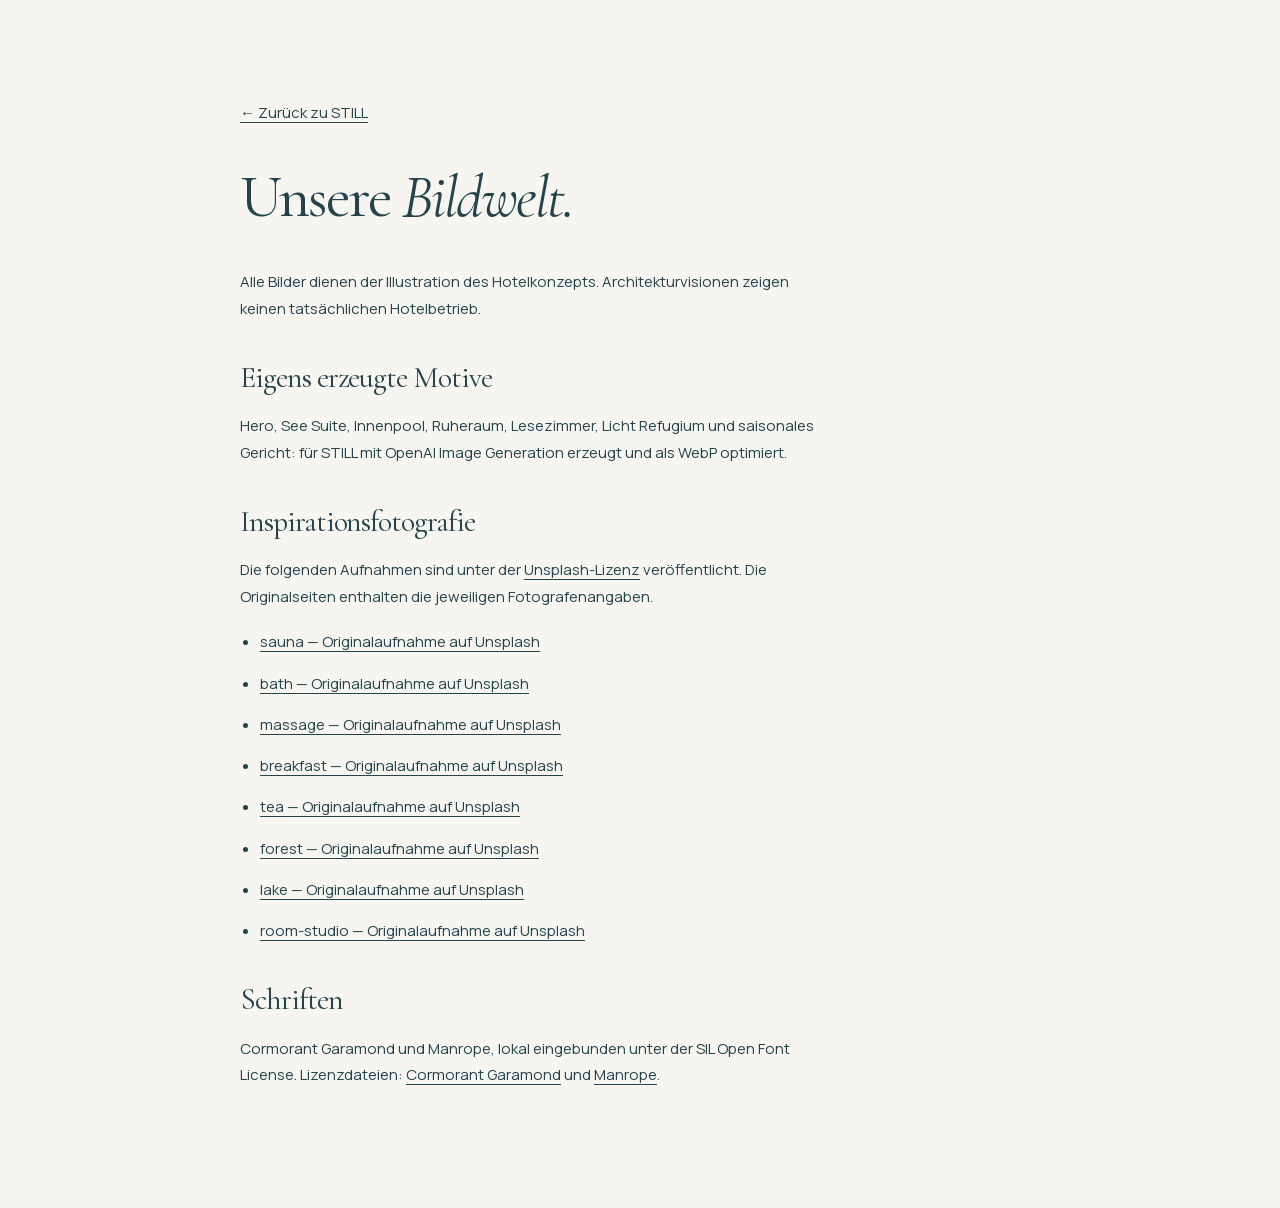
==== public/bildnachweise.html @ fd7187ac "Build STILL wellnesshotel concept with 15 images and travel planner" ====
<!doctype html><html lang="de"><head><meta charset="utf-8"><meta name="viewport" content="width=device-width,initial-scale=1"><meta name="robots" content="noindex,nofollow"><link rel="stylesheet" href="styles.css"><link rel="icon" href="assets/favicon.svg"><title>Bildnachweise · STILL</title></head><body><main class="wrap legal"><a href="./">← Zurück zu STILL</a><h1>Unsere <em>Bildwelt.</em></h1><p>Alle Bilder dienen der Illustration des Hotelkonzepts. Architekturvisionen zeigen keinen tatsächlichen Hotelbetrieb.</p><h2>Eigens erzeugte Motive</h2><p>Hero, See Suite, Innenpool, Ruheraum, Lesezimmer, Licht Refugium und saisonales Gericht: für STILL mit OpenAI Image Generation erzeugt und als WebP optimiert.</p><h2>Inspirationsfotografie</h2><p>Die folgenden Aufnahmen sind unter der <a href="https://unsplash.com/license">Unsplash-Lizenz</a> veröffentlicht. Die Originalseiten enthalten die jeweiligen Fotografenangaben.</p><ul><li><a href="https://unsplash.com/photos/interior-of-a-wooden-sauna-with-a-heater-Z80uS2A-IFw">sauna — Originalaufnahme auf Unsplash</a></li><li><a href="https://unsplash.com/photos/wooden-sauna-room-with-a-bathtub-and-slippers-jlB0JgWlAns">bath — Originalaufnahme auf Unsplash</a></li><li><a href="https://unsplash.com/photos/a-woman-getting-a-back-massage-at-a-spa--AakIaAPV0w">massage — Originalaufnahme auf Unsplash</a></li><li><a href="https://unsplash.com/photos/breakfast-spread-with-waffles-eggs-and-juice-hrlvr2ZlUNk">breakfast — Originalaufnahme auf Unsplash</a></li><li><a href="https://unsplash.com/photos/a-cup-of-herbal-tea-with-mint-leaves-WcVLb9HIMrk">tea — Originalaufnahme auf Unsplash</a></li><li><a href="https://unsplash.com/photos/forest-pathway-GraajutbJHE">forest — Originalaufnahme auf Unsplash</a></li><li><a href="https://unsplash.com/photos/a-floating-sauna-sits-in-a-stunning-mountain-lake-iffjBg4Rjk8">lake — Originalaufnahme auf Unsplash</a></li><li><a href="https://unsplash.com/photos/a-hotel-room-with-a-bed-desk-chairs-and-a-television-1EJXSLUfqU0">room-studio — Originalaufnahme auf Unsplash</a></li></ul><h2>Schriften</h2><p>Cormorant Garamond und Manrope, lokal eingebunden unter der SIL Open Font License. Lizenzdateien: <a href="assets/CormorantGaramond-OFL.txt">Cormorant Garamond</a> und <a href="assets/Manrope-OFL.txt">Manrope</a>.</p></main></body></html>
---- public/styles.css ----
@font-face{font-family:Still Serif;src:url('assets/display-italic.woff2') format('woff2');font-style:italic;font-weight:400;font-display:swap}
@font-face{font-family:Still Serif;src:url('assets/display.woff2') format('woff2');font-display:swap;font-weight:100 900}@font-face{font-family:Still Sans;src:url('assets/body.woff2') format('woff2');font-display:swap;font-weight:100 900}
:root{--ink:#24434b;--muted:#4f666c;--paper:#f6f5f0;--water:#dfe9e9;--deep:#173d47;--line:#b9c9c9;--serif:'Still Serif',Georgia,serif;--sans:'Still Sans',Arial,sans-serif;--ease:cubic-bezier(.16,1,.3,1)}
*{box-sizing:border-box}html{scroll-behavior:smooth;scroll-padding-top:110px}body{margin:0;background:var(--paper);color:var(--ink);font-family:var(--sans);font-size:15px;line-height:1.75;-webkit-font-smoothing:antialiased}body,button,input,select{font-family:var(--sans)}::selection{background:#acc8cc;color:#12323a}a{color:inherit;text-decoration:none}button,input,select{font:inherit;color:inherit}button,a,input,select{-webkit-tap-highlight-color:transparent}button{cursor:pointer}button:disabled{cursor:default;opacity:.4}a:focus-visible,button:focus-visible,input:focus-visible,select:focus-visible,[tabindex]:focus-visible{outline:3px solid #a57439;outline-offset:5px}p{margin:0 0 1.3em;max-width:65ch}h1,h2,h3{font-family:var(--serif);font-weight:400;line-height:1.05;letter-spacing:-.035em;text-wrap:balance;margin:0}h1{font-size:clamp(64px,6.65vw,96px)}h2{font-size:clamp(42px,4.2vw,66px)}h3{font-size:34px}em{font-weight:400}img{display:block;width:100%;height:100%;object-fit:cover}figure{margin:0}figcaption{font-size:12px;padding-top:13px;color:var(--muted)}.wrap{max-width:1376px;width:calc(100% - 128px);margin-inline:auto}.section{padding-block:125px}.button{display:inline-flex;align-items:center;justify-content:center;gap:26px;background:var(--deep);color:#fff;padding:16px 25px;border:1px solid transparent;font-size:13px;line-height:1.5;min-height:52px;transition:background .3s,transform .4s var(--ease);text-align:center}.button:hover{background:#315c67;transform:translateY(-2px)}.button span{font-size:22px;line-height:1}.button.light{background:var(--paper);color:var(--ink)}.button.light:hover{background:#fff}.text-link{display:inline-flex;align-items:center;gap:24px;background:none;border:0;border-bottom:1px solid #9aafb1;padding:0 0 7px;font-size:13px;line-height:1.6}.text-link:hover{color:#577b84;border-color:currentColor}.text-link span{font-size:21px}.small-label{text-transform:uppercase;letter-spacing:.15em;font-size:10px}.fine-note{font-size:11px;line-height:1.7;color:var(--muted)}.skip{position:fixed;z-index:50;top:-100px;left:16px;padding:15px;background:#fff}.skip:focus{top:10px}.header{position:absolute;top:0;z-index:20;width:100%;height:113px;display:flex;align-items:center;justify-content:space-between;padding:0 4.5%;color:#fff;border-bottom:1px solid #ffffff30;transition:background .3s,color .3s}.header.scrolled{position:fixed;height:82px;background:rgba(246,245,240,.98);color:var(--ink);box-shadow:0 8px 30px #19353f0a}.wordmark{font-family:var(--serif);font-size:40px;letter-spacing:.2em;line-height:1;display:inline-flex;flex-direction:column;align-items:center}.wordmark span{font-family:var(--sans);font-size:8px;letter-spacing:.25em;margin-top:9px;margin-right:7px}.nav{display:flex;gap:32px;font-size:12px}.nav a{padding:10px 0;position:relative}.nav a:after{content:'';position:absolute;bottom:4px;left:0;right:0;height:1px;background:currentColor;transform:scaleX(0);transform-origin:left;transition:transform .4s}.nav a:hover:after{transform:scaleX(1)}.nav-cta{background:transparent;border-color:#ffffff70;color:inherit;min-height:46px;padding:12px 20px}.scrolled .nav-cta{background:var(--deep);border-color:var(--deep);color:#fff}.menu-toggle{display:none}.hero{height:min(930px,100svh);min-height:720px;position:relative;overflow:hidden;background:#526e78;color:white}.hero-image{position:absolute;inset:0;animation:hero-drift 24s ease-in-out infinite alternate;object-position:50% 58%;will-change:transform}.hero-shade{position:absolute;inset:0;background:linear-gradient(180deg,rgba(15,38,48,.5),rgba(10,35,43,.12) 30%,rgba(10,35,43,.21) 60%,rgba(10,35,43,.6)),linear-gradient(90deg,rgba(15,36,43,.22),transparent 75%)}.hero-content{position:absolute;top:31%;left:9%;max-width:780px}.hero h1 em{font-style:italic}.hero-content p{font-size:16px;font-weight:400;margin:29px 0 34px;letter-spacing:.025em}.hero-foot{position:absolute;bottom:78px;left:4.5%;right:4.5%;display:flex;align-items:center;justify-content:space-between;font-size:11px;letter-spacing:.06em}.hero-foot>a{display:flex;gap:30px;font-size:9px;letter-spacing:.2em}.hero-foot a span{font-size:20px}.motion-toggle{border:0;border-bottom:1px solid #ffffff70;color:#fff;background:none;font-size:10px;padding:10px 0}.mist{position:absolute;bottom:-25%;left:-25%;width:100%;height:70%;background:radial-gradient(ellipse,#dbe7e429,transparent 67%);filter:blur(35px);pointer-events:none;animation:mist 35s ease-in-out infinite alternate}.quick-plan{position:relative;z-index:3;display:grid;grid-template-columns:1.1fr 1fr .8fr 1.2fr;align-items:center;gap:20px;min-height:112px;background:var(--paper);margin-top:-42px;padding:24px 34px;box-shadow:0 20px 50px #233e4b14}.quick-plan p{font-family:var(--serif);font-size:24px;margin:3px 0 0}.quick-plan>a:not(.button){font-size:12px;padding:10px 20px;border-left:1px solid var(--line);display:flex;gap:20px}.quick-plan .button{padding-inline:16px;font-size:12px}.intro{display:grid;grid-template-columns:1fr 1fr;gap:10%;align-items:center;padding-bottom:150px}.intro-copy{max-width:480px}.intro-copy h2{margin-bottom:35px}.lead{font-size:18px;line-height:1.7}.intro-copy>p:not(.lead){color:var(--muted);font-size:14px}.intro-copy .text-link{margin-top:13px}.intro-copy .fine-note{display:block;margin-top:32px}.intro-art{position:relative;padding:0 0 64px 10px}.intro-art .tall{width:82%;height:555px;margin-left:auto}.intro-art .tall img{height:calc(100% - 30px)}.intro-art .small-image{position:absolute;bottom:0;left:-30px;width:44%;height:235px;border:9px solid var(--paper);box-shadow:0 20px 35px #203e4614}.vertical-note{position:absolute;top:35px;left:0;writing-mode:vertical-rl;transform:rotate(180deg);font-size:9px;letter-spacing:.23em}.section-heading{display:flex;justify-content:space-between;gap:60px;align-items:flex-end;margin-bottom:55px}.section-heading>p,.section-heading>div{max-width:370px;font-size:14px;color:var(--muted)}.section-heading p:last-child{margin-bottom:0}.spa{padding-top:100px;background:#e7eeee}.spa .section-heading{margin-bottom:60px}.parallax-scene{position:relative;overflow:hidden}.pool-scene{height:650px}.parallax-scene>img{position:absolute;inset:-12% 0;width:100%;height:124%;object-fit:cover;will-change:transform}.scene-shade{position:absolute;inset:0;background:linear-gradient(0deg,#15384288,transparent 75%)}.pool-caption{position:absolute;bottom:70px;left:9%;color:white}.pool-caption span{font-family:var(--serif);font-size:47px;line-height:1.12}.pool-caption p{margin:20px 0 0;font-size:12px}.scene-tag{position:absolute;right:5%;bottom:70px;writing-mode:vertical-rl;color:#fff;letter-spacing:.23em;font-size:9px}.rituals{display:grid;grid-template-columns:repeat(3,1fr);gap:32px;padding-top:70px}.image-frame{height:300px;overflow:hidden}.image-frame img{transition:transform 1.3s var(--ease)}.ritual:hover .image-frame img{transform:scale(1.045)}.ritual-title{display:flex;align-items:center;justify-content:space-between;margin:26px 0 15px}.ritual-title h3{font-size:31px}.ritual-title>span{font-size:23px}.ritual p{font-size:13px;color:var(--muted);margin-bottom:22px;max-width:35ch}.ritual .text-link{font-size:11px}.room-tabs{display:flex;gap:44px;border-bottom:1px solid var(--line);margin-bottom:35px}.room-tabs button{background:none;border:0;padding:15px 0 16px;font-size:13px;position:relative}.room-tabs button[aria-selected=true]:after{position:absolute;content:'';height:2px;background:var(--deep);bottom:-1px;inset-inline:0}.room-tabs button[aria-selected=false]{color:var(--muted)}.room-feature{display:grid;grid-template-columns:1.5fr 1fr;gap:65px;align-items:center}.room-picture{height:540px;position:relative;overflow:hidden}.room-picture img{transition:opacity .3s}.image-label{position:absolute;bottom:24px;left:24px;background:#f6f5f0ed;padding:7px 15px;font-size:10px;letter-spacing:.06em}.room-counter{font-size:11px;letter-spacing:.16em;color:var(--muted)}.room-description h3{font-size:47px;margin:20px 0 24px}.room-description>p{font-size:14px;color:var(--muted)}.room-description ul{list-style:none;padding:10px 0 30px;margin:0;font-size:12px}.room-description li{padding:10px 0;border-bottom:1px solid #cad5d3}.room-description li:before{content:'—';margin-right:14px;color:#64858c}.room-description .fine-note{font-size:10px;margin-top:17px}.food{background:#e8e6de;padding-block:115px 95px}.food-layout{display:grid;grid-template-columns:1.15fr 1fr;gap:0 10%;align-items:center}.food-main{height:560px}.food-copy h2{margin-bottom:30px}.food-copy>p:not(.lead){font-size:14px;color:var(--muted)}.food-copy .text-link{margin-top:10px}.breakfast{width:70%;margin:45px 0 0 auto;grid-column:2}.breakfast img{height:235px}.nature{height:720px;color:#fff}.nature-shade{position:absolute;inset:0;background:linear-gradient(90deg,#10281cdf,rgba(9,37,26,.1)),linear-gradient(0deg,#10281c55,transparent)}.nature-copy{position:relative;padding-top:160px}.nature-copy h2{font-size:clamp(54px,5.5vw,82px)}.nature-copy p{margin:30px 0 36px;font-size:15px}.arrangement-list{border-top:1px solid var(--line)}.arrangement-list>button{width:100%;display:grid;grid-template-columns:.65fr 1.2fr 1.1fr 60px;align-items:center;gap:25px;text-align:left;background:none;border:0;border-bottom:1px solid var(--line);padding:35px 15px;transition:background .4s}.arrangement-list>button:hover{background:#e3eae7}.arrangement-list>button>span:first-child{font-size:11px;color:var(--muted)}.arrangement-list h3{font-size:35px}.arrangement-list p{font-size:12px;color:var(--muted);margin:0}.round-arrow{width:46px;height:46px;display:grid;place-items:center;border:1px solid var(--line);border-radius:50%;font-size:22px;transition:transform .4s}.arrangement-list button:hover .round-arrow{transform:rotate(45deg)}.arrangements>.fine-note{margin-top:20px}.journal{background:#e9efed;overflow:hidden}.gallery-controls{display:flex;align-items:center;gap:20px}.gallery-controls button{border:1px solid #9fb5b8;background:transparent;width:45px;height:45px;border-radius:50%;font-size:20px}.gallery-controls span{font-size:11px;font-variant-numeric:tabular-nums}.gallery{display:flex;gap:26px;overflow-x:auto;scroll-snap-type:x mandatory;scrollbar-width:thin;scrollbar-color:#77979c transparent;padding:0 max(64px,calc((100vw - 1376px)/2)) 25px;scroll-padding-left:64px;overscroll-behavior-x:contain}.gallery figure{flex:0 0 29vw;max-width:450px;min-width:280px;scroll-snap-align:start}.gallery img{height:390px}.gallery figcaption{font-family:var(--serif);font-size:23px;color:var(--ink);padding-top:20px}.planner{background:#d7e4e5}.planner-grid{display:grid;grid-template-columns:1fr 1.12fr;gap:70px}.planner-heading>p{max-width:34ch;margin-top:30px;font-size:14px}.concept-note{display:flex;gap:12px;max-width:330px;margin-top:35px}.concept-note p{font-size:11px;line-height:1.9;color:var(--muted)}.concept-note strong{font-weight:500;color:var(--ink)}.concept-dot{width:7px;height:7px;flex-shrink:0;border-radius:50%;background:#5b7c83;margin-top:7px}.form-row{display:grid;grid-template-columns:1fr 1fr;gap:24px;margin-bottom:25px}form label{display:block;font-size:12px}input[type=date],select{display:block;width:100%;min-width:0;background:transparent;border:0;border-bottom:1px solid #86a2a8;border-radius:0;padding:14px 0;font-size:16px;min-height:54px;caret-color:var(--deep)}input[type=date]::-webkit-calendar-picker-indicator{opacity:.65}fieldset{border:0;padding:15px 0 0;margin:15px 0 30px}legend{font-size:12px;margin-bottom:15px}.interest-options{display:flex;flex-wrap:wrap;gap:10px}.interest-options label{position:relative}.interest-options input{position:absolute;opacity:0;width:100%;height:100%;inset:0;margin:0;cursor:pointer}.interest-options span{display:block;border:1px solid #91acb0;padding:10px 15px;font-size:12px;transition:background .3s,color .3s}.interest-options input:checked+span{background:var(--deep);border-color:var(--deep);color:#fff}.interest-options input:focus-visible+span{outline:3px solid #a57439;outline-offset:3px}.planner-submit{width:100%;justify-content:space-between}.planner form>.fine-note{margin-top:18px;font-size:10px}.form-error{font-size:12px;color:#803b2a;margin-top:-12px}.form-error:empty{display:none}.plan-result{grid-column:1/-1;padding:35px;background:var(--paper);border-top:2px solid #7a9ca3}.plan-result[hidden]{display:none}.plan-result h3{margin-top:12px;font-size:38px}.plan-result>p{margin-top:25px;white-space:pre-line}.plan-result>div:last-of-type{display:flex;align-items:center;gap:30px}.plan-result .fine-note{margin-bottom:0}.faq{display:grid;grid-template-columns:1fr 1.4fr;gap:70px}.faq details{border-bottom:1px solid var(--line)}.faq details:first-child{border-top:1px solid var(--line)}.faq summary{list-style:none;cursor:pointer;padding:24px 40px 24px 0;position:relative;font-size:14px}.faq summary::-webkit-details-marker{display:none}.faq summary:after{content:'+';position:absolute;right:4px;top:17px;font-size:25px}.faq details[open] summary:after{content:'−'}.faq details p{font-size:13px;line-height:1.8;color:var(--muted);padding:0 25px 16px 0}.closing{padding:70px 0 85px;background:var(--deep);color:var(--paper)}.closing p{font-size:12px;letter-spacing:.05em;margin-bottom:20px}.closing a{display:flex;align-items:center;justify-content:space-between;font-family:var(--serif);font-size:clamp(35px,5.3vw,76px);line-height:1.3}.closing a em{margin-left:.25em}.closing a span{margin-left:auto;font-size:70px}.footer{display:flex;flex-wrap:wrap;justify-content:space-between;padding-top:65px}.footer .wordmark{font-size:40px}.footer p{font-size:12px;color:var(--muted);margin-top:22px}.footer-links{display:flex;gap:30px;align-items:center;font-size:11px}.footer-bottom{display:flex;justify-content:space-between;width:100%;border-top:1px solid var(--line);margin-top:40px;padding:22px 0;font-size:9px;color:var(--muted)}.toast{position:fixed;bottom:24px;left:50%;transform:translate(-50%,25px);background:var(--deep);box-shadow:0 10px 35px #162f4433;color:white;padding:16px 25px;font-size:12px;z-index:30;opacity:0;pointer-events:none;transition:opacity .3s,transform .3s;max-width:90vw;text-align:center}.toast.visible{opacity:1;transform:translate(-50%,0)}.reveal{opacity:1;transform:none;transition:opacity 1.2s var(--ease),transform 1.2s var(--ease)}.reveal.pending{opacity:.5;transform:translateY(24px)}.reveal:nth-child(2){transition-delay:.12s}.reveal:nth-child(3){transition-delay:.24s}.legal{max-width:800px;padding:100px 0}.legal h1{font-size:60px;margin:40px 0}.legal h2{font-size:30px;margin:40px 0 20px}.legal a{text-decoration:underline;text-underline-offset:4px}.legal ul{padding-left:20px}.legal li{margin-bottom:15px}.no-motion *{animation:none!important;transition:none!important;scroll-behavior:auto!important}.no-motion [data-parallax]{transform:none!important}.no-motion .reveal{opacity:1;transform:none}
@keyframes hero-drift{from{transform:scale(1.015)}to{transform:scale(1.07) translateY(-1%)}}@keyframes mist{from{transform:translateX(0)}to{transform:translateX(45%)}}
@media(min-width:1900px){.hero-content{left:calc((100vw - 1376px)/2)}.hero{max-height:1100px;height:90svh}.hero-content h1{font-size:96px}.gallery figure{width:420px}.pool-scene{height:760px}}
@media(max-width:1100px){.wrap{width:calc(100% - 72px)}.nav{gap:20px}.header{padding-inline:36px}.quick-plan{grid-template-columns:1fr 1fr}.quick-plan>a:not(.button){border:0;padding:8px 0}.quick-plan>div{grid-row:span 2}.quick-plan>a:nth-child(3){display:none}.intro{gap:6%}.intro-art .tall{height:470px}.intro-art .small-image{height:200px;left:-10px}.rituals{gap:23px}.image-frame{height:250px}.room-feature{gap:35px}.room-picture{height:470px}.room-description h3{font-size:40px}.arrangement-list>button{grid-template-columns:.6fr 1.2fr 1fr 40px;gap:20px}.arrangement-list h3{font-size:28px}.planner-grid{gap:45px}.gallery{padding-inline:36px;scroll-padding-left:36px}.footer-links{gap:20px}}
@media(max-width:780px){html{scroll-padding-top:85px}.wrap{width:calc(100% - 40px)}.section{padding-block:76px}h2{font-size:43px}.header{height:90px;padding:0 22px}.header.scrolled{height:72px}.wordmark{font-size:31px}.wordmark span{font-size:6px}.nav-cta{margin-left:auto;margin-right:20px;font-size:10px;padding:9px 12px;min-height:40px;gap:13px}.nav-cta span{font-size:18px}.menu-toggle{display:flex;width:28px;height:44px;flex-direction:column;justify-content:center;gap:7px;background:none;border:0;padding:0;color:inherit}.menu-toggle span{height:1px;width:26px;background:currentColor;transition:transform .3s}.menu-toggle[aria-expanded=true] span:first-child{transform:translateY(4px) rotate(45deg)}.menu-toggle[aria-expanded=true] span:last-child{transform:translateY(-4px) rotate(-45deg)}.nav{display:none;position:absolute;top:100%;left:0;right:0;background:var(--paper);color:var(--ink);padding:24px;flex-direction:column;gap:5px;border-bottom:1px solid var(--line)}.nav.open{display:flex}.nav a{font-size:18px;padding:12px}.header:has(.nav.open){background:var(--paper);color:var(--ink)}.hero{height:88svh;min-height:650px;max-height:900px}.hero-image{object-position:59% 50%}.hero-shade{background:linear-gradient(180deg,#18343e75,#18343e33 30%,#1736427a 85%)}.hero-content{left:24px;right:18px;top:29%;max-width:560px}.hero h1{font-size:clamp(52px,9.4vw,76px)}.hero-content p{font-size:13px;max-width:28ch;margin:24px 0 28px}.hero-content .button{font-size:12px}.hero-foot{left:24px;right:24px;bottom:66px}.hero-foot>span{display:none}.hero-foot>a{font-size:8px;gap:18px}.motion-toggle{font-size:9px}.quick-plan{margin-top:-28px;min-height:0;padding:23px;gap:20px;grid-template-columns:1fr}.quick-plan>div{grid-row:auto;display:flex;justify-content:space-between;align-items:center;gap:20px}.quick-plan p{font-size:22px}.quick-plan .small-label{font-size:8px;max-width:70px}.quick-plan>a:not(.button){display:none}.quick-plan .button{min-height:48px}.intro{display:flex;flex-direction:column;gap:50px;padding-top:80px}.intro-copy{max-width:none}.intro-copy h2{margin-bottom:27px}.intro-copy p{max-width:50ch}.lead{font-size:17px}.intro-art{width:100%;max-width:550px;padding-bottom:55px}.intro-art .tall{height:460px;width:82%}.intro-art .small-image{width:42%;height:220px;left:0;border-width:7px}.vertical-note{font-size:8px}.section-heading{display:block;margin-bottom:35px}.section-heading>p,.section-heading>div{margin-top:25px;max-width:45ch}.spa .section-heading{margin-bottom:35px}.pool-scene{height:450px}.pool-caption{left:24px;bottom:40px}.pool-caption span{font-size:36px}.scene-tag{right:20px;bottom:40px}.rituals{grid-template-columns:1fr;gap:40px;padding-top:45px}.image-frame{height:340px}.ritual-title{margin-top:22px}.ritual p{max-width:45ch}.ritual .text-link{font-size:12px}.room-tabs{gap:28px;justify-content:space-between}.room-tabs button{font-size:12px}.room-feature{grid-template-columns:1fr;gap:27px}.room-picture{height:390px}.room-description h3{margin:13px 0 20px;font-size:41px}.room-description ul{padding-bottom:22px}.room-description .button{width:100%}.food-layout{grid-template-columns:1fr;gap:35px}.food-main{height:390px;order:2}.food-copy{order:1}.breakfast{order:3;grid-column:1;width:78%;margin-top:-5px}.breakfast img{height:220px}.nature{height:590px}.nature-copy{padding-top:110px}.nature-copy h2{font-size:57px}.nature-copy p{font-size:13px;max-width:32ch}.nature-copy .button{font-size:11px;gap:15px}.arrangement-list>button{grid-template-columns:1fr 50px;gap:13px;padding:27px 5px}.arrangement-list>button>span:first-child{grid-column:1}.arrangement-list h3{grid-column:1;font-size:31px}.arrangement-list p{grid-column:1;font-size:11px}.round-arrow{grid-column:2;grid-row:1/4}.gallery-controls{margin-top:25px!important}.gallery{padding-inline:20px;scroll-padding-left:20px;gap:18px}.gallery figure{flex-basis:77vw;min-width:0}.gallery img{height:365px}.gallery figcaption{font-size:22px}.planner-grid{grid-template-columns:1fr;gap:35px}.planner-heading h2 br:nth-of-type(2){display:none}.planner-heading>p{max-width:42ch}.concept-note{max-width:45ch;margin-top:24px}.form-row{gap:18px}.interest-options span{font-size:11px;padding:10px 12px}.plan-result{padding:25px 20px}.plan-result h3{font-size:33px}.plan-result>div:last-of-type{align-items:stretch;flex-direction:column;gap:20px}.plan-result .text-link{align-self:flex-start}.faq{grid-template-columns:1fr;gap:30px}.faq summary{font-size:13px}.closing{padding:55px 0}.closing a{font-size:40px;display:block;position:relative;padding-right:45px}.closing a em{display:block;margin:0}.closing a span{position:absolute;right:0;top:15px;font-size:43px}.closing p{font-size:11px;max-width:25ch}.footer{padding-top:45px}.footer-links{display:flex;flex-direction:column;align-items:flex-start;gap:13px;font-size:10px}.footer>div:first-child{max-width:48%}.footer p{font-size:10px;max-width:20ch}.footer-bottom{gap:12px;flex-direction:column;font-size:9px;margin-top:25px}.legal{padding-block:50px}.legal h1{font-size:44px}.legal h2{font-size:30px}}
@media(max-width:390px){.nav-cta{margin-right:15px;padding-inline:9px}.nav-cta span{display:none}.hero h1{font-size:52px}.room-tabs{gap:16px}.room-tabs button{font-size:11px}.intro-art .tall{height:400px}.intro-art .small-image{height:185px}.room-picture{height:330px}.image-frame{height:280px}.form-row{gap:13px}input[type=date],select{font-size:14px}.planner-heading h2{font-size:42px}}
@media(prefers-reduced-motion:reduce){html{scroll-behavior:auto}*,*:before,*:after{animation:none!important;transition:none!important}.reveal.pending{opacity:1;transform:none}[data-parallax]{transform:none!important}}

.icon{width:22px;height:22px;flex-shrink:0;vertical-align:middle}.gallery-controls .icon{width:20px;height:20px}.closing a>span .icon{width:65px;height:65px}.arrangement-list>button{grid-template-columns:1.4fr 1.3fr 60px}.quick-plan>div{display:block}.quick-plan p{margin:0}.hero-foot .icon{width:18px;height:18px}.footer-links .icon{width:14px;height:14px}
@media(max-width:780px){.arrangement-list>button{grid-template-columns:1fr 50px}.round-arrow{grid-row:1/3}.quick-plan>div{text-align:center}.closing a>span .icon{width:42px;height:42px}}
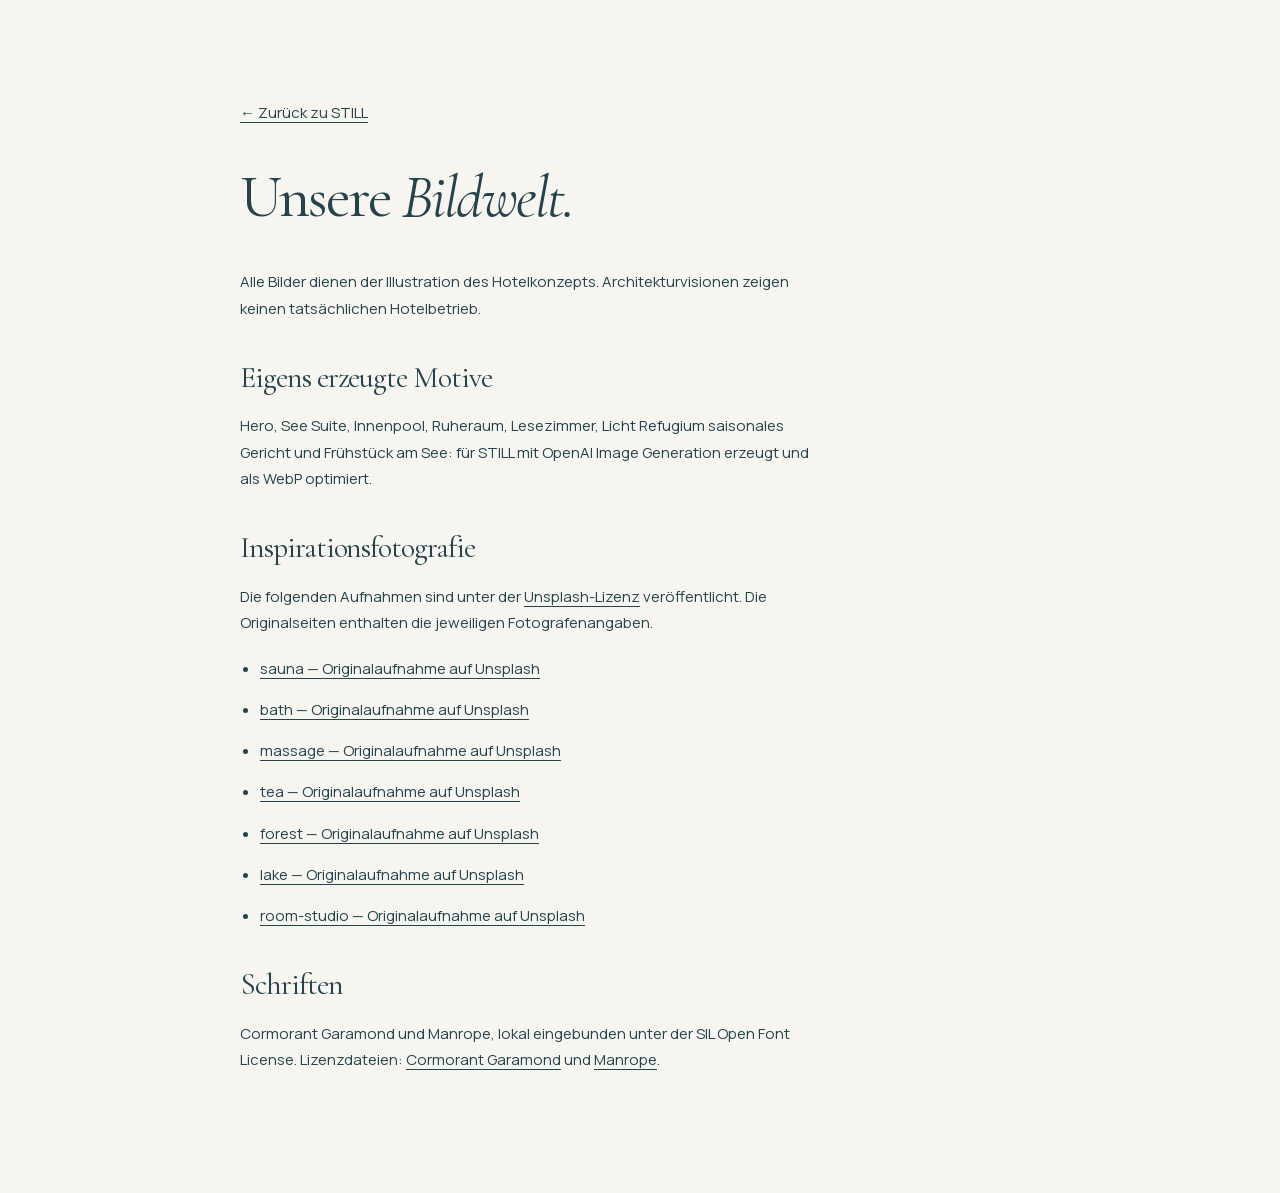
==== commit 376d6413: "Refine dining imagery and add subtle light and depth effects" ====
--- a/public/bildnachweise.html
+++ b/public/bildnachweise.html
@@ -1 +1 @@
-<!doctype html><html lang="de"><head><meta charset="utf-8"><meta name="viewport" content="width=device-width,initial-scale=1"><meta name="robots" content="noindex,nofollow"><link rel="stylesheet" href="styles.css"><link rel="icon" href="assets/favicon.svg"><title>Bildnachweise · STILL</title></head><body><main class="wrap legal"><a href="./">← Zurück zu STILL</a><h1>Unsere <em>Bildwelt.</em></h1><p>Alle Bilder dienen der Illustration des Hotelkonzepts. Architekturvisionen zeigen keinen tatsächlichen Hotelbetrieb.</p><h2>Eigens erzeugte Motive</h2><p>Hero, See Suite, Innenpool, Ruheraum, Lesezimmer, Licht Refugium und saisonales Gericht: für STILL mit OpenAI Image Generation erzeugt und als WebP optimiert.</p><h2>Inspirationsfotografie</h2><p>Die folgenden Aufnahmen sind unter der <a href="https://unsplash.com/license">Unsplash-Lizenz</a> veröffentlicht. Die Originalseiten enthalten die jeweiligen Fotografenangaben.</p><ul><li><a href="https://unsplash.com/photos/interior-of-a-wooden-sauna-with-a-heater-Z80uS2A-IFw">sauna — Originalaufnahme auf Unsplash</a></li><li><a href="https://unsplash.com/photos/wooden-sauna-room-with-a-bathtub-and-slippers-jlB0JgWlAns">bath — Originalaufnahme auf Unsplash</a></li><li><a href="https://unsplash.com/photos/a-woman-getting-a-back-massage-at-a-spa--AakIaAPV0w">massage — Originalaufnahme auf Unsplash</a></li><li><a href="https://unsplash.com/photos/breakfast-spread-with-waffles-eggs-and-juice-hrlvr2ZlUNk">breakfast — Originalaufnahme auf Unsplash</a></li><li><a href="https://unsplash.com/photos/a-cup-of-herbal-tea-with-mint-leaves-WcVLb9HIMrk">tea — Originalaufnahme auf Unsplash</a></li><li><a href="https://unsplash.com/photos/forest-pathway-GraajutbJHE">forest — Originalaufnahme auf Unsplash</a></li><li><a href="https://unsplash.com/photos/a-floating-sauna-sits-in-a-stunning-mountain-lake-iffjBg4Rjk8">lake — Originalaufnahme auf Unsplash</a></li><li><a href="https://unsplash.com/photos/a-hotel-room-with-a-bed-desk-chairs-and-a-television-1EJXSLUfqU0">room-studio — Originalaufnahme auf Unsplash</a></li></ul><h2>Schriften</h2><p>Cormorant Garamond und Manrope, lokal eingebunden unter der SIL Open Font License. Lizenzdateien: <a href="assets/CormorantGaramond-OFL.txt">Cormorant Garamond</a> und <a href="assets/Manrope-OFL.txt">Manrope</a>.</p></main></body></html>+<!doctype html><html lang="de"><head><meta charset="utf-8"><meta name="viewport" content="width=device-width,initial-scale=1"><meta name="robots" content="noindex,nofollow"><link rel="stylesheet" href="styles.css"><link rel="icon" href="assets/favicon.svg"><title>Bildnachweise · STILL</title></head><body><main class="wrap legal"><a href="./">← Zurück zu STILL</a><h1>Unsere <em>Bildwelt.</em></h1><p>Alle Bilder dienen der Illustration des Hotelkonzepts. Architekturvisionen zeigen keinen tatsächlichen Hotelbetrieb.</p><h2>Eigens erzeugte Motive</h2><p>Hero, See Suite, Innenpool, Ruheraum, Lesezimmer, Licht Refugium saisonales Gericht und Frühstück am See: für STILL mit OpenAI Image Generation erzeugt und als WebP optimiert.</p><h2>Inspirationsfotografie</h2><p>Die folgenden Aufnahmen sind unter der <a href="https://unsplash.com/license">Unsplash-Lizenz</a> veröffentlicht. Die Originalseiten enthalten die jeweiligen Fotografenangaben.</p><ul><li><a href="https://unsplash.com/photos/interior-of-a-wooden-sauna-with-a-heater-Z80uS2A-IFw">sauna — Originalaufnahme auf Unsplash</a></li><li><a href="https://unsplash.com/photos/wooden-sauna-room-with-a-bathtub-and-slippers-jlB0JgWlAns">bath — Originalaufnahme auf Unsplash</a></li><li><a href="https://unsplash.com/photos/a-woman-getting-a-back-massage-at-a-spa--AakIaAPV0w">massage — Originalaufnahme auf Unsplash</a></li><li><a href="https://unsplash.com/photos/a-cup-of-herbal-tea-with-mint-leaves-WcVLb9HIMrk">tea — Originalaufnahme auf Unsplash</a></li><li><a href="https://unsplash.com/photos/forest-pathway-GraajutbJHE">forest — Originalaufnahme auf Unsplash</a></li><li><a href="https://unsplash.com/photos/a-floating-sauna-sits-in-a-stunning-mountain-lake-iffjBg4Rjk8">lake — Originalaufnahme auf Unsplash</a></li><li><a href="https://unsplash.com/photos/a-hotel-room-with-a-bed-desk-chairs-and-a-television-1EJXSLUfqU0">room-studio — Originalaufnahme auf Unsplash</a></li></ul><h2>Schriften</h2><p>Cormorant Garamond und Manrope, lokal eingebunden unter der SIL Open Font License. Lizenzdateien: <a href="assets/CormorantGaramond-OFL.txt">Cormorant Garamond</a> und <a href="assets/Manrope-OFL.txt">Manrope</a>.</p></main></body></html>
--- a/public/styles.css
+++ b/public/styles.css
@@ -11,3 +11,32 @@
 
 .icon{width:22px;height:22px;flex-shrink:0;vertical-align:middle}.gallery-controls .icon{width:20px;height:20px}.closing a>span .icon{width:65px;height:65px}.arrangement-list>button{grid-template-columns:1.4fr 1.3fr 60px}.quick-plan>div{display:block}.quick-plan p{margin:0}.hero-foot .icon{width:18px;height:18px}.footer-links .icon{width:14px;height:14px}
 @media(max-width:780px){.arrangement-list>button{grid-template-columns:1fr 50px}.round-arrow{grid-row:1/3}.quick-plan>div{text-align:center}.closing a>span .icon{width:42px;height:42px}}
+
+/* STILL refinement: morning light joins the dining story into one composition. */
+.food{position:relative;isolation:isolate;overflow:hidden;background:#ecebe4}
+.food-layout{grid-template-areas:"main copy" "main breakfast";grid-template-columns:1.06fr 1fr;gap:32px 8%;align-items:start;position:relative;z-index:1}
+.food-main{grid-area:main;height:100%;min-height:650px;overflow:hidden;box-shadow:0 24px 65px #314b4917}
+.food-main img{transform:scale(1.07) translate3d(0,var(--dining-shift,0px),0);object-position:43% center}
+.food-copy{grid-area:copy;padding-top:12px}
+.breakfast{grid-area:breakfast;width:100%;margin:0;align-self:end}
+.breakfast img{height:265px;object-position:center;box-shadow:0 18px 40px #314b4912}
+.breakfast figcaption{padding-top:14px}
+.food:before{content:"";position:absolute;z-index:0;inset:-40%;pointer-events:none;background:linear-gradient(112deg,transparent 32%,#fff8de88 46%,#fffdf622 50%,transparent 60%);transform:translateX(-12%);animation:morning-light 22s ease-in-out infinite alternate;animation-play-state:paused}
+.light-scene.in-view:before,.light-scene.in-view:after{animation-play-state:running}
+.pool-scene:after{content:"";position:absolute;inset:35% -10% -20%;pointer-events:none;background:repeating-radial-gradient(ellipse at 30% 40%,transparent 0 45px,#f1fbff1c 50px,transparent 58px 94px);mix-blend-mode:soft-light;opacity:.4;transform:rotate(-8deg) scale(1.2);animation:water-light 18s ease-in-out infinite alternate;animation-play-state:paused}
+.pool-caption,.scene-tag{z-index:2}
+.reading-progress{position:fixed;z-index:40;top:0;left:0;width:100%;height:2px;transform:scaleX(var(--reading-progress,0));transform-origin:left;background:#a5bfc3;pointer-events:none}
+.button{position:relative;overflow:hidden;isolation:isolate}
+.button:after{content:"";position:absolute;inset:-50% -80%;pointer-events:none;background:linear-gradient(110deg,transparent 42%,#ffffff24 50%,transparent 58%);transform:translateX(-45%);transition:transform 1.1s var(--ease)}
+.button:hover:after,.button:focus-visible:after{transform:translateX(45%)}
+.gallery figure img{transition:transform 1.2s var(--ease),box-shadow 1.2s var(--ease)}
+.gallery figure:hover img{transform:translateY(-5px);box-shadow:0 20px 40px #1838421a}
+.room-picture{background:#e0e8e5}
+.page-hidden *, .page-hidden *:before,.page-hidden *:after{animation-play-state:paused!important}
+.hero:not(.in-view) .hero-image,.hero:not(.in-view) .mist{animation-play-state:paused}
+.no-motion .food-main img{transform:none!important}.no-motion *:before,.no-motion *:after{animation:none!important;transition:none!important}
+@keyframes morning-light{from{transform:translateX(-12%) rotate(-3deg);opacity:.45}to{transform:translateX(14%) rotate(3deg);opacity:.85}}
+@keyframes water-light{from{transform:translate3d(-1%,-2%,0) rotate(-8deg) scale(1.2);opacity:.22}to{transform:translate3d(3%,3%,0) rotate(-4deg) scale(1.25);opacity:.48}}
+@media(max-width:1100px) and (min-width:781px){.food-layout{gap:26px 6%}.food-main{min-height:640px}.breakfast img{height:235px}}
+@media(max-width:780px){.food-layout{grid-template-areas:"copy" "main" "breakfast";grid-template-columns:1fr;gap:30px}.food-main{height:380px;min-height:0}.food-copy{padding-top:0}.breakfast{width:86%;margin:0 0 0 auto}.breakfast img{height:230px}.food-main img{transform:none}.food:before{animation-duration:28s}.pool-scene:after{display:none}.gallery figure:hover img{transform:none}}
+@media(prefers-reduced-motion:reduce){.food-main img{transform:none}.button:after{display:none}.reading-progress{transition:none}}
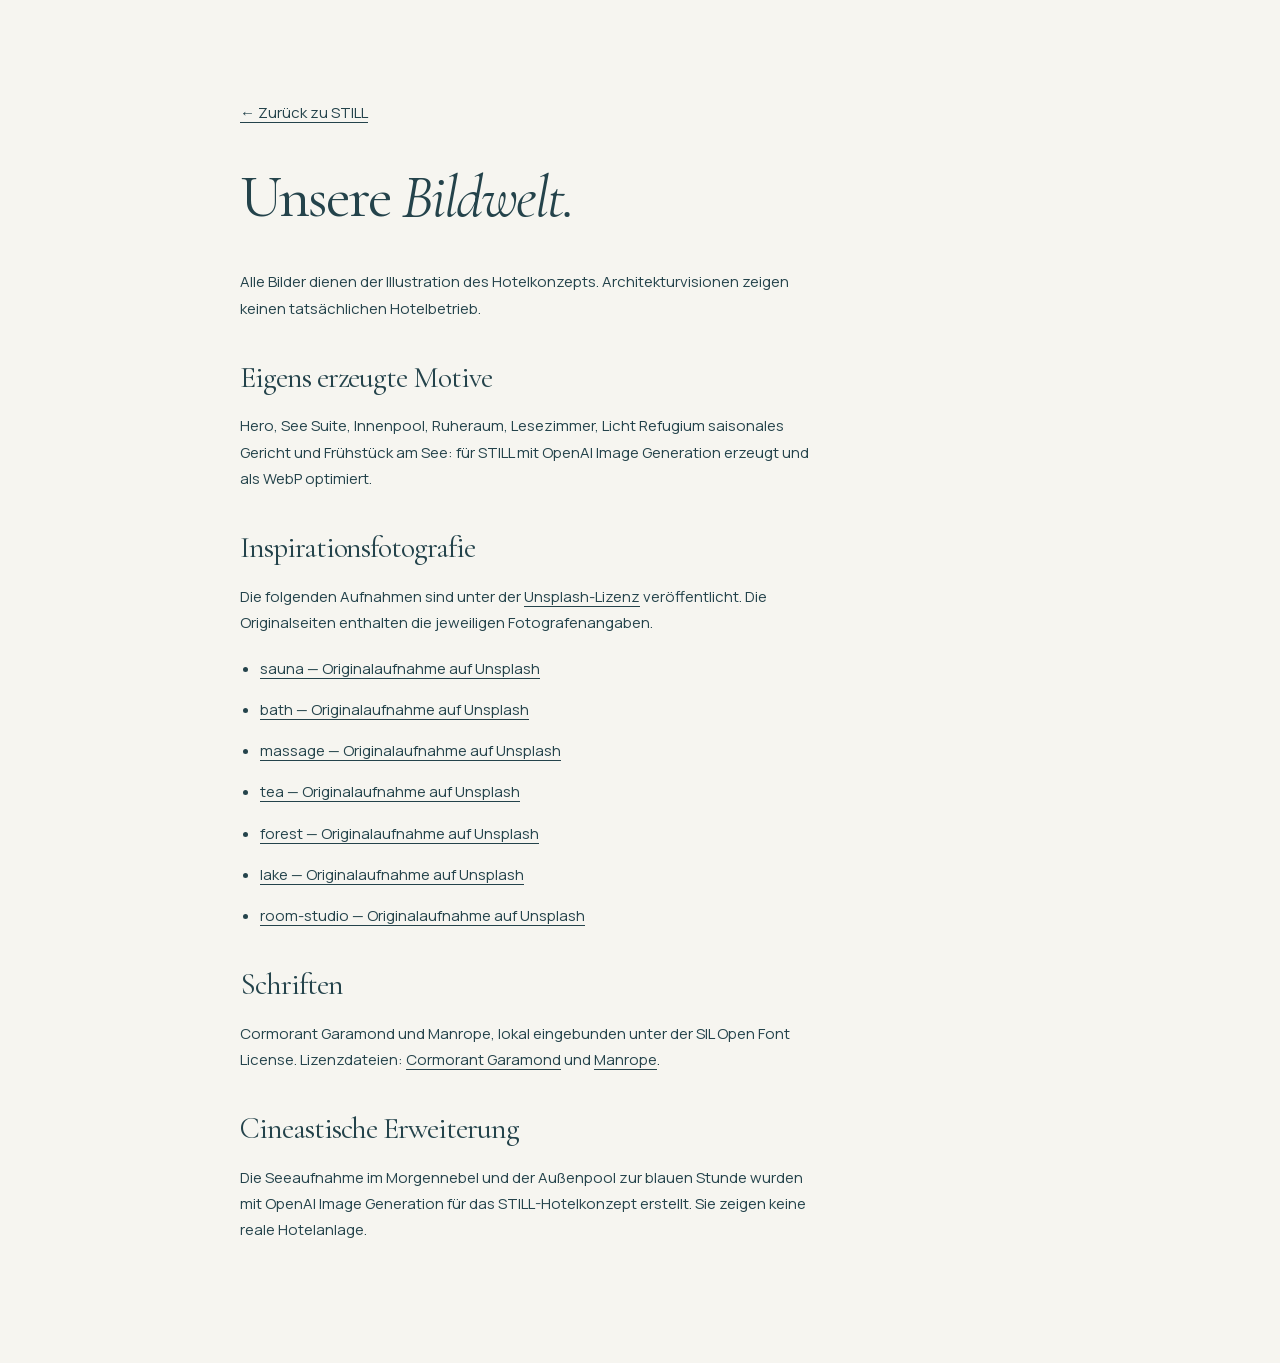
==== commit 598fef61: "Expand STILL with cinematic landscapes and immersive spa stories" ====
--- a/public/bildnachweise.html
+++ b/public/bildnachweise.html
@@ -1 +1 @@
-<!doctype html><html lang="de"><head><meta charset="utf-8"><meta name="viewport" content="width=device-width,initial-scale=1"><meta name="robots" content="noindex,nofollow"><link rel="stylesheet" href="styles.css"><link rel="icon" href="assets/favicon.svg"><title>Bildnachweise · STILL</title></head><body><main class="wrap legal"><a href="./">← Zurück zu STILL</a><h1>Unsere <em>Bildwelt.</em></h1><p>Alle Bilder dienen der Illustration des Hotelkonzepts. Architekturvisionen zeigen keinen tatsächlichen Hotelbetrieb.</p><h2>Eigens erzeugte Motive</h2><p>Hero, See Suite, Innenpool, Ruheraum, Lesezimmer, Licht Refugium saisonales Gericht und Frühstück am See: für STILL mit OpenAI Image Generation erzeugt und als WebP optimiert.</p><h2>Inspirationsfotografie</h2><p>Die folgenden Aufnahmen sind unter der <a href="https://unsplash.com/license">Unsplash-Lizenz</a> veröffentlicht. Die Originalseiten enthalten die jeweiligen Fotografenangaben.</p><ul><li><a href="https://unsplash.com/photos/interior-of-a-wooden-sauna-with-a-heater-Z80uS2A-IFw">sauna — Originalaufnahme auf Unsplash</a></li><li><a href="https://unsplash.com/photos/wooden-sauna-room-with-a-bathtub-and-slippers-jlB0JgWlAns">bath — Originalaufnahme auf Unsplash</a></li><li><a href="https://unsplash.com/photos/a-woman-getting-a-back-massage-at-a-spa--AakIaAPV0w">massage — Originalaufnahme auf Unsplash</a></li><li><a href="https://unsplash.com/photos/a-cup-of-herbal-tea-with-mint-leaves-WcVLb9HIMrk">tea — Originalaufnahme auf Unsplash</a></li><li><a href="https://unsplash.com/photos/forest-pathway-GraajutbJHE">forest — Originalaufnahme auf Unsplash</a></li><li><a href="https://unsplash.com/photos/a-floating-sauna-sits-in-a-stunning-mountain-lake-iffjBg4Rjk8">lake — Originalaufnahme auf Unsplash</a></li><li><a href="https://unsplash.com/photos/a-hotel-room-with-a-bed-desk-chairs-and-a-television-1EJXSLUfqU0">room-studio — Originalaufnahme auf Unsplash</a></li></ul><h2>Schriften</h2><p>Cormorant Garamond und Manrope, lokal eingebunden unter der SIL Open Font License. Lizenzdateien: <a href="assets/CormorantGaramond-OFL.txt">Cormorant Garamond</a> und <a href="assets/Manrope-OFL.txt">Manrope</a>.</p></main></body></html>+<!doctype html><html lang="de"><head><meta charset="utf-8"><meta name="viewport" content="width=device-width,initial-scale=1"><meta name="robots" content="noindex,nofollow"><link rel="stylesheet" href="styles.css"><link rel="icon" href="assets/favicon.svg"><title>Bildnachweise · STILL</title></head><body><main class="wrap legal"><a href="./">← Zurück zu STILL</a><h1>Unsere <em>Bildwelt.</em></h1><p>Alle Bilder dienen der Illustration des Hotelkonzepts. Architekturvisionen zeigen keinen tatsächlichen Hotelbetrieb.</p><h2>Eigens erzeugte Motive</h2><p>Hero, See Suite, Innenpool, Ruheraum, Lesezimmer, Licht Refugium saisonales Gericht und Frühstück am See: für STILL mit OpenAI Image Generation erzeugt und als WebP optimiert.</p><h2>Inspirationsfotografie</h2><p>Die folgenden Aufnahmen sind unter der <a href="https://unsplash.com/license">Unsplash-Lizenz</a> veröffentlicht. Die Originalseiten enthalten die jeweiligen Fotografenangaben.</p><ul><li><a href="https://unsplash.com/photos/interior-of-a-wooden-sauna-with-a-heater-Z80uS2A-IFw">sauna — Originalaufnahme auf Unsplash</a></li><li><a href="https://unsplash.com/photos/wooden-sauna-room-with-a-bathtub-and-slippers-jlB0JgWlAns">bath — Originalaufnahme auf Unsplash</a></li><li><a href="https://unsplash.com/photos/a-woman-getting-a-back-massage-at-a-spa--AakIaAPV0w">massage — Originalaufnahme auf Unsplash</a></li><li><a href="https://unsplash.com/photos/a-cup-of-herbal-tea-with-mint-leaves-WcVLb9HIMrk">tea — Originalaufnahme auf Unsplash</a></li><li><a href="https://unsplash.com/photos/forest-pathway-GraajutbJHE">forest — Originalaufnahme auf Unsplash</a></li><li><a href="https://unsplash.com/photos/a-floating-sauna-sits-in-a-stunning-mountain-lake-iffjBg4Rjk8">lake — Originalaufnahme auf Unsplash</a></li><li><a href="https://unsplash.com/photos/a-hotel-room-with-a-bed-desk-chairs-and-a-television-1EJXSLUfqU0">room-studio — Originalaufnahme auf Unsplash</a></li></ul><h2>Schriften</h2><p>Cormorant Garamond und Manrope, lokal eingebunden unter der SIL Open Font License. Lizenzdateien: <a href="assets/CormorantGaramond-OFL.txt">Cormorant Garamond</a> und <a href="assets/Manrope-OFL.txt">Manrope</a>.</p><h2>Cineastische Erweiterung</h2><p>Die Seeaufnahme im Morgennebel und der Außenpool zur blauen Stunde wurden mit OpenAI Image Generation für das STILL-Hotelkonzept erstellt. Sie zeigen keine reale Hotelanlage.</p></main></body></html>
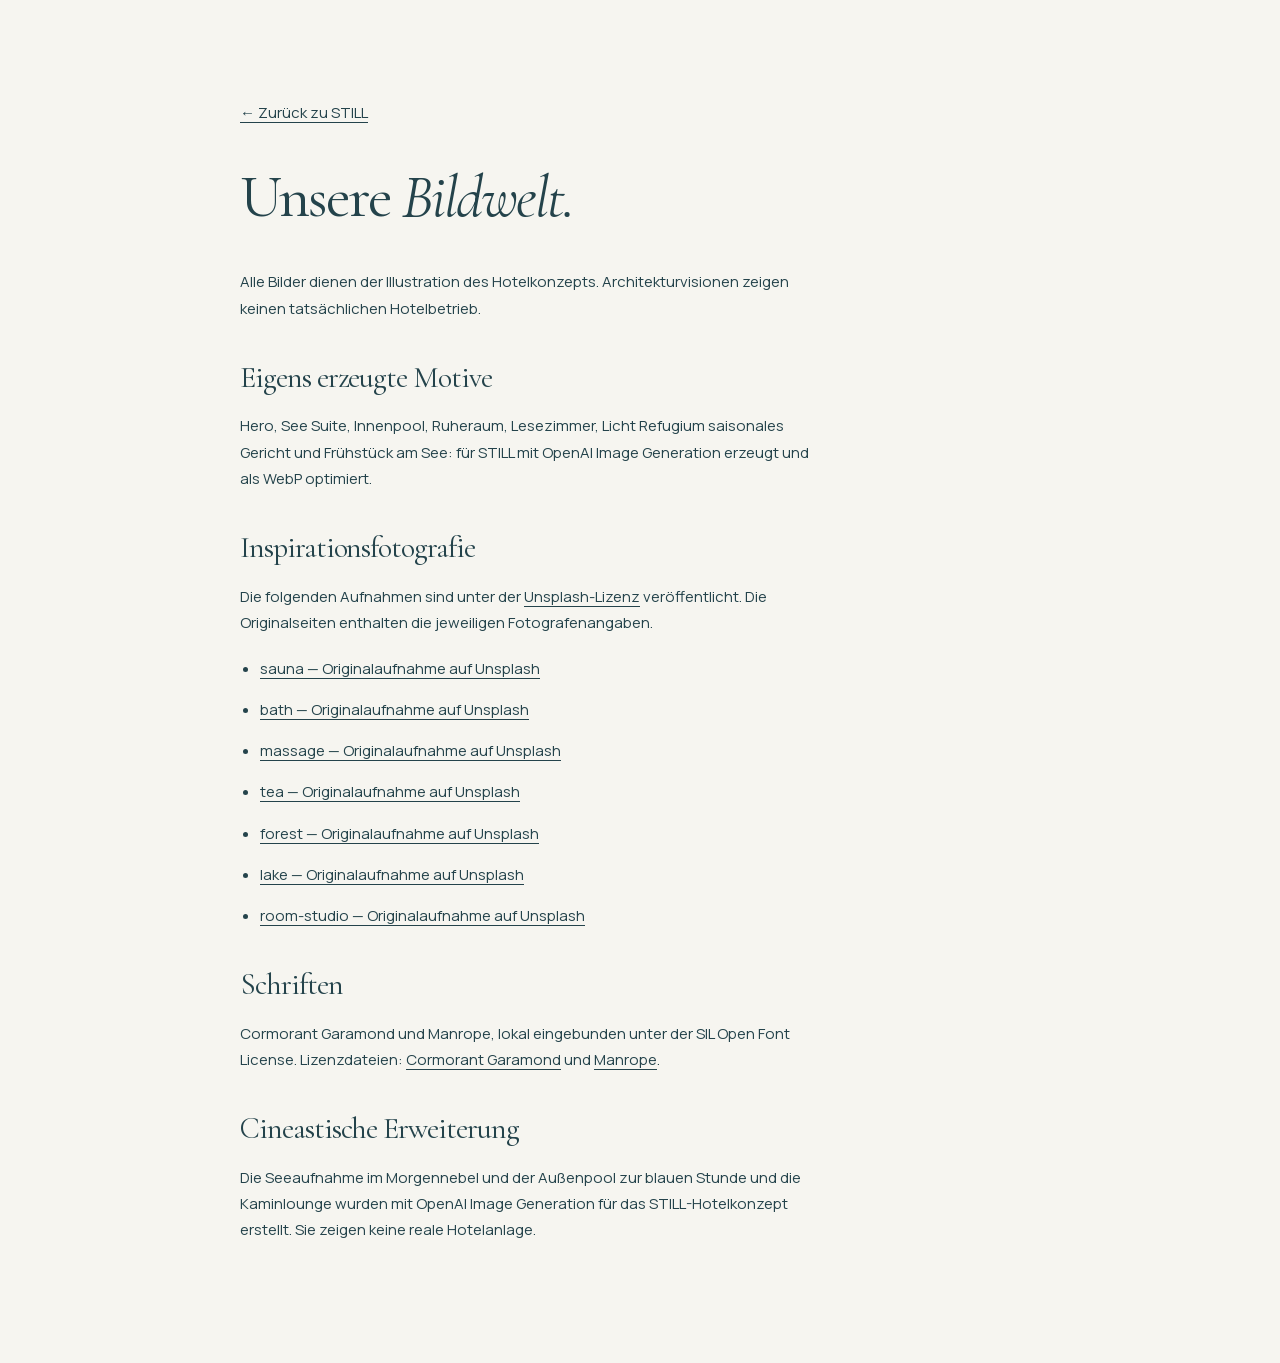
==== commit d00c7359: "Complete cinematic trilogy with fireside lounge and soft transitions" ====
--- a/public/bildnachweise.html
+++ b/public/bildnachweise.html
@@ -1 +1 @@
-<!doctype html><html lang="de"><head><meta charset="utf-8"><meta name="viewport" content="width=device-width,initial-scale=1"><meta name="robots" content="noindex,nofollow"><link rel="stylesheet" href="styles.css"><link rel="icon" href="assets/favicon.svg"><title>Bildnachweise · STILL</title></head><body><main class="wrap legal"><a href="./">← Zurück zu STILL</a><h1>Unsere <em>Bildwelt.</em></h1><p>Alle Bilder dienen der Illustration des Hotelkonzepts. Architekturvisionen zeigen keinen tatsächlichen Hotelbetrieb.</p><h2>Eigens erzeugte Motive</h2><p>Hero, See Suite, Innenpool, Ruheraum, Lesezimmer, Licht Refugium saisonales Gericht und Frühstück am See: für STILL mit OpenAI Image Generation erzeugt und als WebP optimiert.</p><h2>Inspirationsfotografie</h2><p>Die folgenden Aufnahmen sind unter der <a href="https://unsplash.com/license">Unsplash-Lizenz</a> veröffentlicht. Die Originalseiten enthalten die jeweiligen Fotografenangaben.</p><ul><li><a href="https://unsplash.com/photos/interior-of-a-wooden-sauna-with-a-heater-Z80uS2A-IFw">sauna — Originalaufnahme auf Unsplash</a></li><li><a href="https://unsplash.com/photos/wooden-sauna-room-with-a-bathtub-and-slippers-jlB0JgWlAns">bath — Originalaufnahme auf Unsplash</a></li><li><a href="https://unsplash.com/photos/a-woman-getting-a-back-massage-at-a-spa--AakIaAPV0w">massage — Originalaufnahme auf Unsplash</a></li><li><a href="https://unsplash.com/photos/a-cup-of-herbal-tea-with-mint-leaves-WcVLb9HIMrk">tea — Originalaufnahme auf Unsplash</a></li><li><a href="https://unsplash.com/photos/forest-pathway-GraajutbJHE">forest — Originalaufnahme auf Unsplash</a></li><li><a href="https://unsplash.com/photos/a-floating-sauna-sits-in-a-stunning-mountain-lake-iffjBg4Rjk8">lake — Originalaufnahme auf Unsplash</a></li><li><a href="https://unsplash.com/photos/a-hotel-room-with-a-bed-desk-chairs-and-a-television-1EJXSLUfqU0">room-studio — Originalaufnahme auf Unsplash</a></li></ul><h2>Schriften</h2><p>Cormorant Garamond und Manrope, lokal eingebunden unter der SIL Open Font License. Lizenzdateien: <a href="assets/CormorantGaramond-OFL.txt">Cormorant Garamond</a> und <a href="assets/Manrope-OFL.txt">Manrope</a>.</p><h2>Cineastische Erweiterung</h2><p>Die Seeaufnahme im Morgennebel und der Außenpool zur blauen Stunde wurden mit OpenAI Image Generation für das STILL-Hotelkonzept erstellt. Sie zeigen keine reale Hotelanlage.</p></main></body></html>+<!doctype html><html lang="de"><head><meta charset="utf-8"><meta name="viewport" content="width=device-width,initial-scale=1"><meta name="robots" content="noindex,nofollow"><link rel="stylesheet" href="styles.css"><link rel="icon" href="assets/favicon.svg"><title>Bildnachweise · STILL</title></head><body><main class="wrap legal"><a href="./">← Zurück zu STILL</a><h1>Unsere <em>Bildwelt.</em></h1><p>Alle Bilder dienen der Illustration des Hotelkonzepts. Architekturvisionen zeigen keinen tatsächlichen Hotelbetrieb.</p><h2>Eigens erzeugte Motive</h2><p>Hero, See Suite, Innenpool, Ruheraum, Lesezimmer, Licht Refugium saisonales Gericht und Frühstück am See: für STILL mit OpenAI Image Generation erzeugt und als WebP optimiert.</p><h2>Inspirationsfotografie</h2><p>Die folgenden Aufnahmen sind unter der <a href="https://unsplash.com/license">Unsplash-Lizenz</a> veröffentlicht. Die Originalseiten enthalten die jeweiligen Fotografenangaben.</p><ul><li><a href="https://unsplash.com/photos/interior-of-a-wooden-sauna-with-a-heater-Z80uS2A-IFw">sauna — Originalaufnahme auf Unsplash</a></li><li><a href="https://unsplash.com/photos/wooden-sauna-room-with-a-bathtub-and-slippers-jlB0JgWlAns">bath — Originalaufnahme auf Unsplash</a></li><li><a href="https://unsplash.com/photos/a-woman-getting-a-back-massage-at-a-spa--AakIaAPV0w">massage — Originalaufnahme auf Unsplash</a></li><li><a href="https://unsplash.com/photos/a-cup-of-herbal-tea-with-mint-leaves-WcVLb9HIMrk">tea — Originalaufnahme auf Unsplash</a></li><li><a href="https://unsplash.com/photos/forest-pathway-GraajutbJHE">forest — Originalaufnahme auf Unsplash</a></li><li><a href="https://unsplash.com/photos/a-floating-sauna-sits-in-a-stunning-mountain-lake-iffjBg4Rjk8">lake — Originalaufnahme auf Unsplash</a></li><li><a href="https://unsplash.com/photos/a-hotel-room-with-a-bed-desk-chairs-and-a-television-1EJXSLUfqU0">room-studio — Originalaufnahme auf Unsplash</a></li></ul><h2>Schriften</h2><p>Cormorant Garamond und Manrope, lokal eingebunden unter der SIL Open Font License. Lizenzdateien: <a href="assets/CormorantGaramond-OFL.txt">Cormorant Garamond</a> und <a href="assets/Manrope-OFL.txt">Manrope</a>.</p><h2>Cineastische Erweiterung</h2><p>Die Seeaufnahme im Morgennebel und der Außenpool zur blauen Stunde und die Kaminlounge wurden mit OpenAI Image Generation für das STILL-Hotelkonzept erstellt. Sie zeigen keine reale Hotelanlage.</p></main></body></html>
